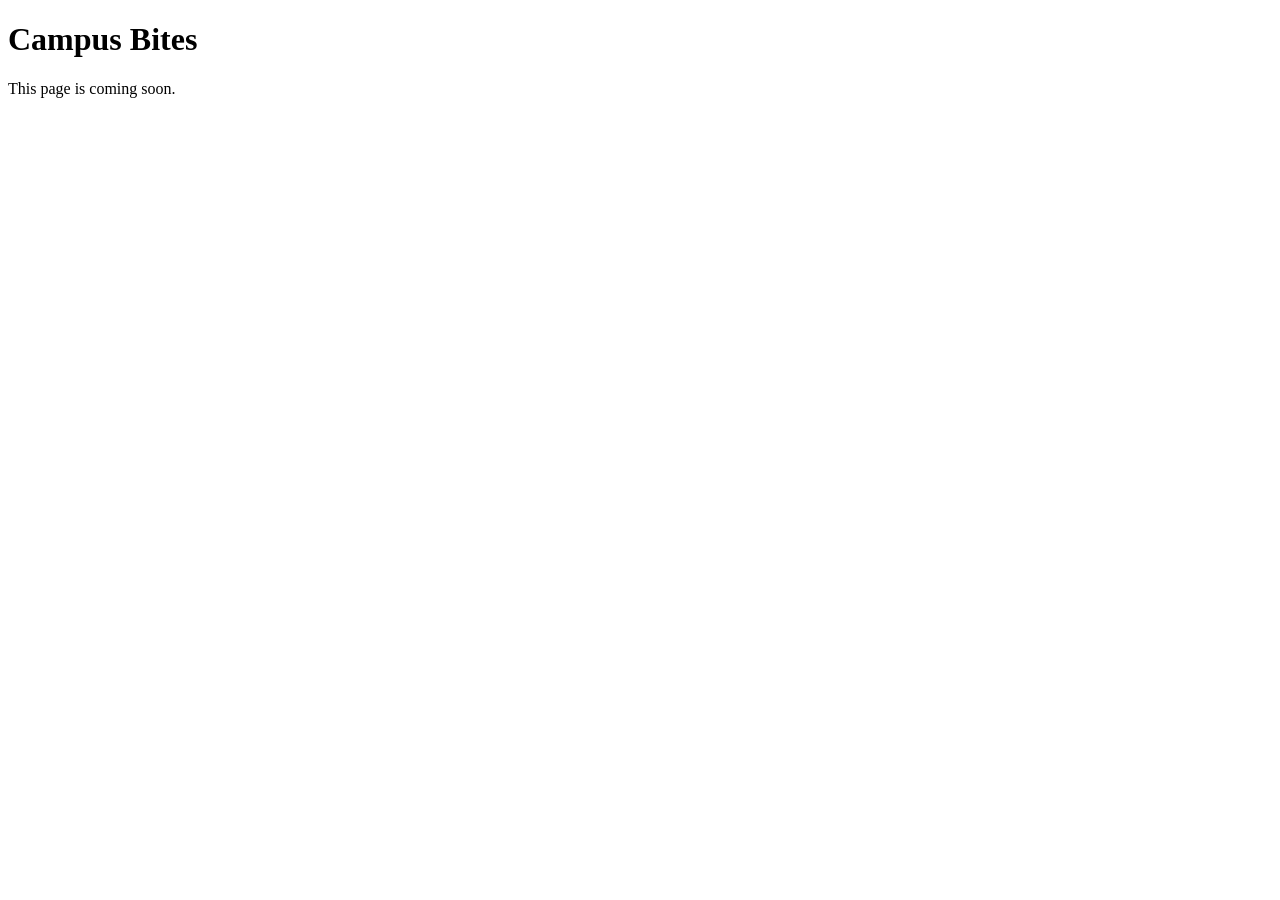
==== src/index.html @ c27893d2 "Add folder structure with placeholder pages and shared stylesheet" ====
<!DOCTYPE html>
<html lang="en">
<head>
  <meta charset="UTF-8">
  <meta name="viewport" content="width=device-width, initial-scale=1.0">
  <title>Campus Bites | Home</title>
  <link rel="stylesheet" href="../styles/style.css">
</head>
<body>
  <h1>Campus Bites</h1>
  <p>This page is coming soon.</p>
</body>
</html>
---- styles/style.css ----
/* ==========================================================
   Campus Bites shared stylesheet
   Every page in src/ links here with ../styles/style.css
   Each block below belongs to one team member. Add your own
   styles inside your block only.

   Shapes: panels and photos 20px, form fields 12px,
   buttons and price tags fully round.
   ========================================================== */
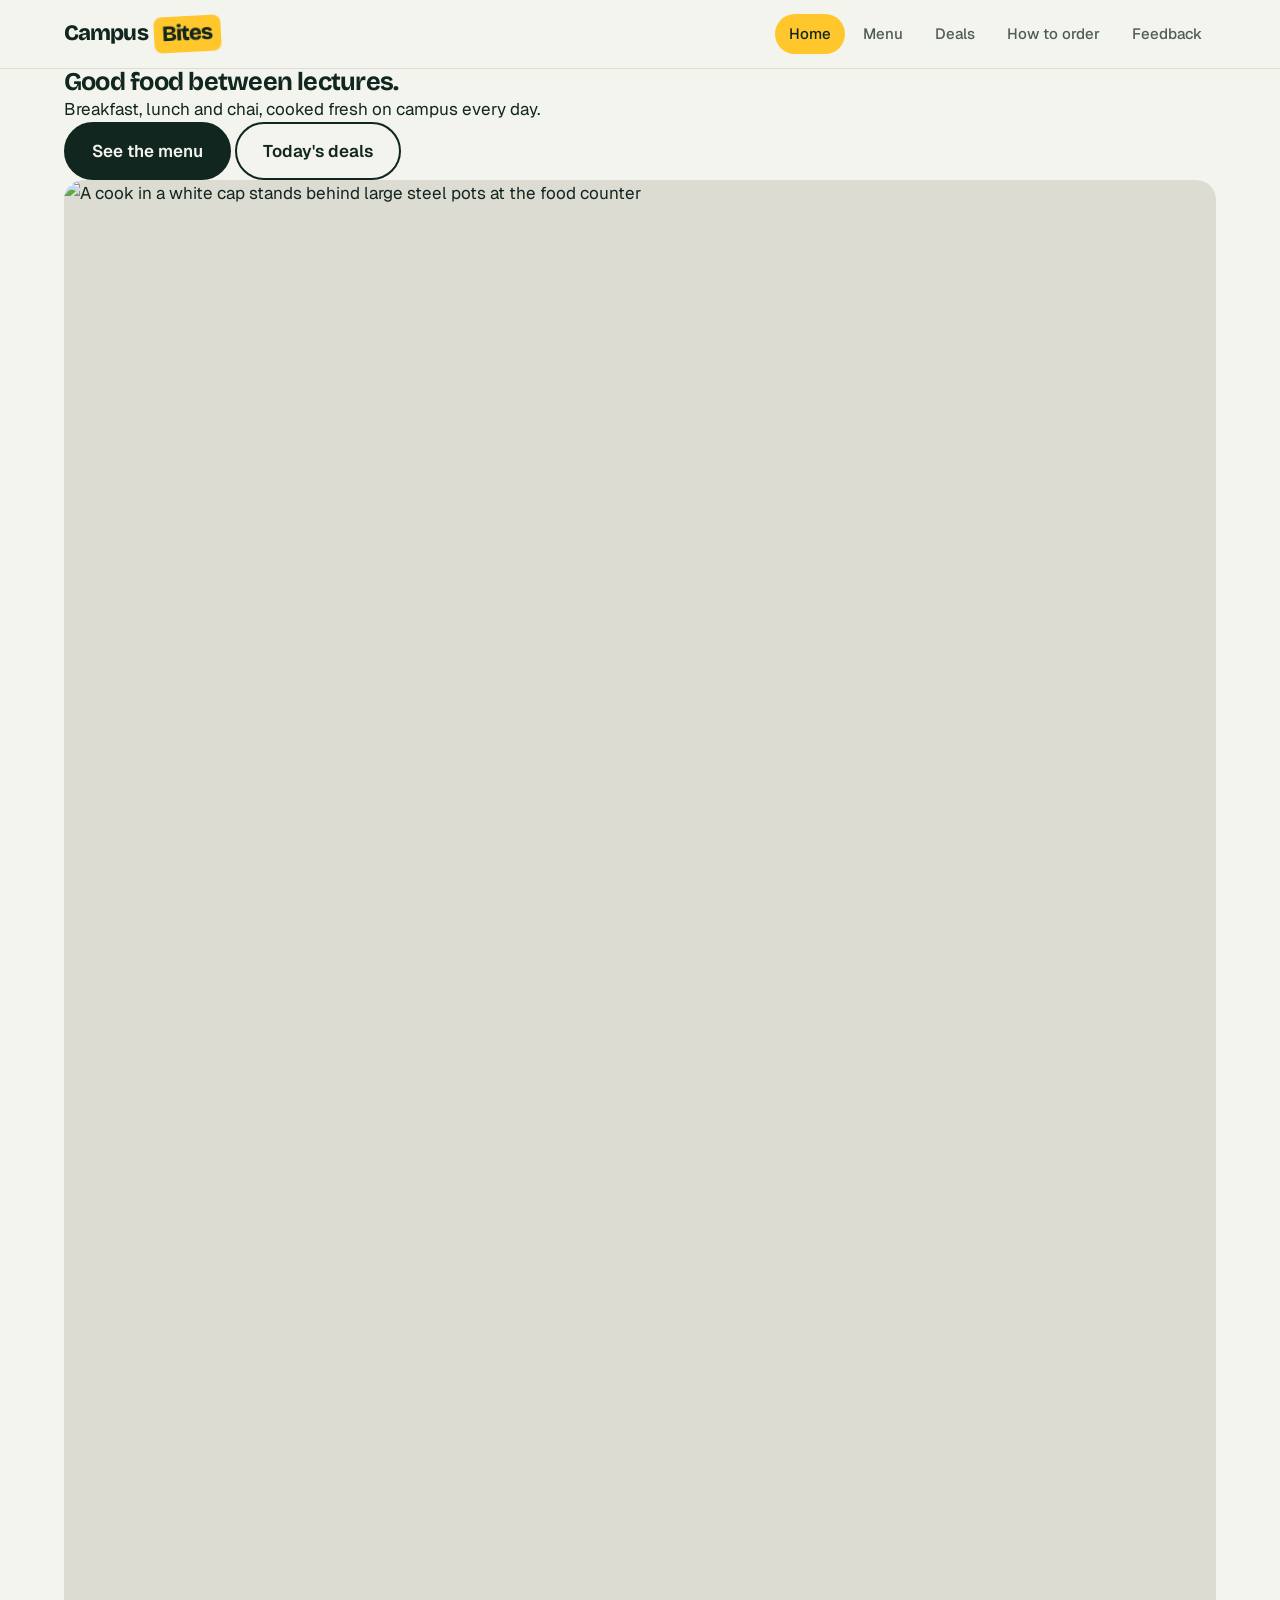
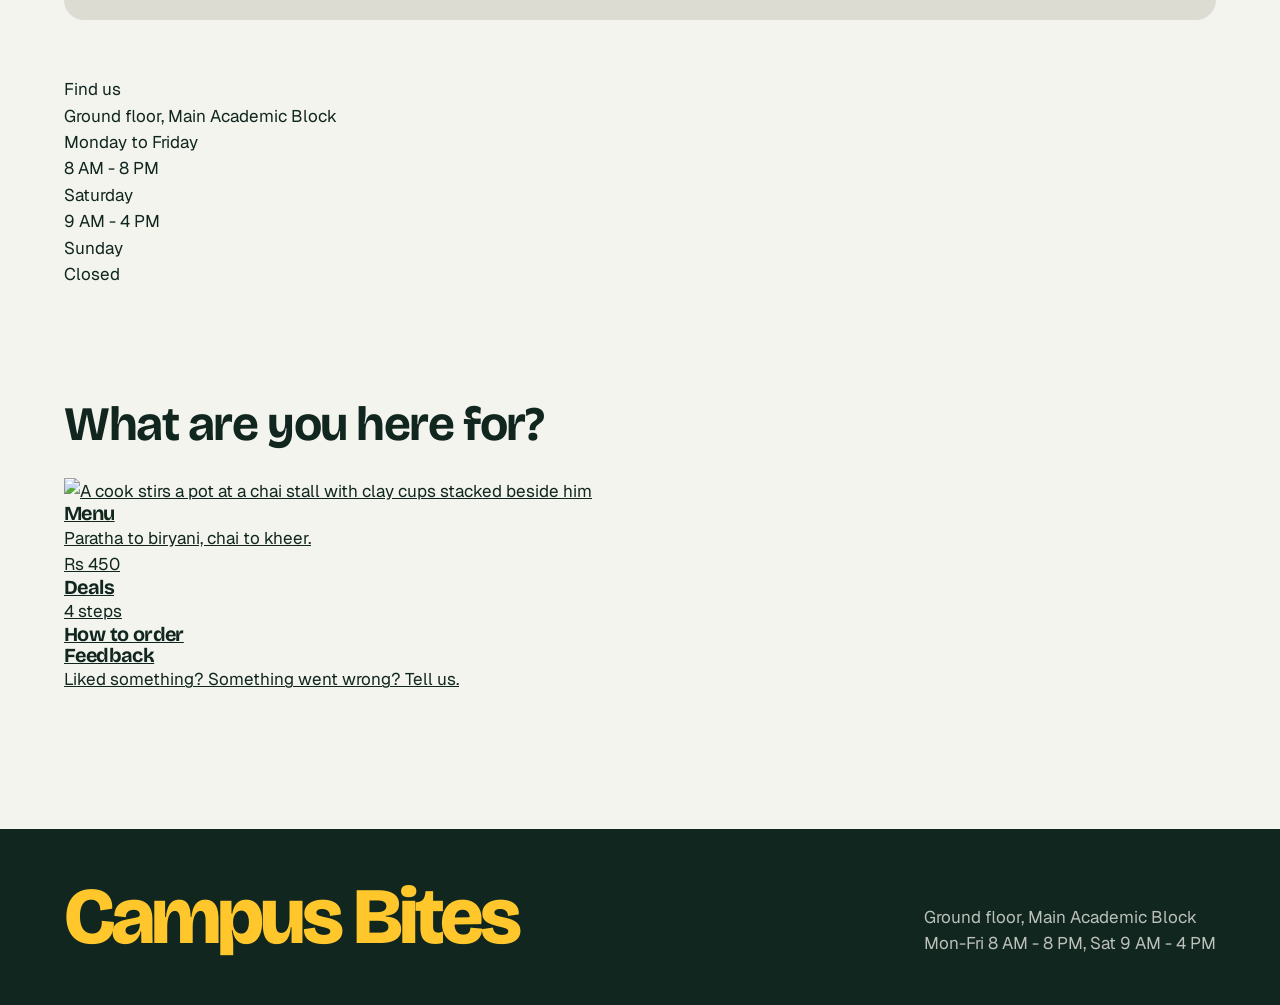
==== commit 4bb22b12: "Build home page with hero, opening hours and page tiles Hero with links to the menu and deals, locat" ====
--- a/src/index.html
+++ b/src/index.html
@@ -4,10 +4,92 @@
   <meta charset="UTF-8">
   <meta name="viewport" content="width=device-width, initial-scale=1.0">
   <title>Campus Bites | Home</title>
+  <meta name="description" content="Campus Bites is the university cafeteria. Find our location, opening hours, menu and deals.">
   <link rel="stylesheet" href="../styles/style.css">
 </head>
 <body>
-  <h1>Campus Bites</h1>
-  <p>This page is coming soon.</p>
+  <header class="site-header">
+    <div class="container">
+      <a class="brand" href="index.html">Campus <span>Bites</span></a>
+      <nav class="nav" aria-label="Main">
+        <ul>
+          <li><a href="index.html" aria-current="page">Home</a></li>
+          <li><a href="menu.html">Menu</a></li>
+          <li><a href="deals.html">Deals</a></li>
+          <li><a href="order.html">How to order</a></li>
+          <li><a href="feedback.html">Feedback</a></li>
+        </ul>
+      </nav>
+    </div>
+  </header>
+
+  <main>
+    <section class="hero container">
+      <div class="hero-panel">
+        <div>
+          <h1>Good food between lectures.</h1>
+          <p>Breakfast, lunch and chai, cooked fresh on campus every day.</p>
+        </div>
+        <div class="hero-actions">
+          <a class="button" href="menu.html">See the menu</a>
+          <a class="button button--ghost" href="deals.html">Today's deals</a>
+        </div>
+      </div>
+      <figure class="photo">
+        <img src="https://images.unsplash.com/photo-1769805589566-47a4e0b10c5c?w=1200&q=80&auto=format&fit=crop" alt="A cook in a white cap stands behind large steel pots at the food counter" width="1200" height="1500">
+      </figure>
+    </section>
+
+    <section class="section container">
+      <dl class="hours-strip">
+        <div>
+          <dt>Find us</dt>
+          <dd>Ground floor, Main Academic Block</dd>
+        </div>
+        <div>
+          <dt>Monday to Friday</dt>
+          <dd>8 AM - 8 PM</dd>
+        </div>
+        <div>
+          <dt>Saturday</dt>
+          <dd>9 AM - 4 PM</dd>
+        </div>
+        <div>
+          <dt>Sunday</dt>
+          <dd>Closed</dd>
+        </div>
+      </dl>
+    </section>
+
+    <section class="section container">
+      <h2 class="section-title">What are you here for?</h2>
+      <div class="explore">
+        <a class="tile tile--photo" href="menu.html">
+          <img src="https://images.unsplash.com/photo-1792318970237-3011e0381213?w=1200&q=80&auto=format&fit=crop" alt="A cook stirs a pot at a chai stall with clay cups stacked beside him" loading="lazy">
+          <h3>Menu</h3>
+          <p>Paratha to biryani, chai to kheer.</p>
+        </a>
+        <a class="tile tile--yellow" href="deals.html">
+          <span class="tile-big">Rs 450</span>
+          <h3>Deals</h3>
+        </a>
+        <a class="tile tile--green" href="order.html">
+          <span class="tile-big">4 steps</span>
+          <h3>How to order</h3>
+        </a>
+        <a class="tile tile--plain" href="feedback.html">
+          <h3>Feedback</h3>
+          <p>Liked something? Something went wrong? Tell us.</p>
+        </a>
+      </div>
+    </section>
+  </main>
+
+  <footer class="site-footer">
+    <div class="container">
+      <p class="footer-brand">Campus Bites</p>
+      <p>Ground floor, Main Academic Block<br>Mon-Fri 8 AM - 8 PM, Sat 9 AM - 4 PM</p>
+    </div>
+  </footer>
 </body>
 </html>
--- a/styles/style.css
+++ b/styles/style.css
@@ -7,3 +7,339 @@
    Shapes: panels and photos 20px, form fields 12px,
    buttons and price tags fully round.
    ========================================================== */
+
+   @import url("https://fonts.googleapis.com/css2?family=Bricolage+Grotesque:opsz,wght@12..96,500..800&family=Geist:wght@400;500;600&family=Geist+Mono:wght@500&display=swap");
+
+
+   /* ---------- Base and shared layout (Team Lead) ---------- */
+
+   :root {
+     --bg: #f4f4ef;
+     --surface: #ffffff;
+     --ink: #10261e;
+     --muted: #4f5d56;
+     --line: #dcdcd3;
+     --marigold: #ffc72c;
+     --on-marigold: #10261e;
+     --panel: #10261e;
+     --on-panel: #f4f4ef;
+     --radius: 20px;
+     --radius-field: 12px;
+     --max: 1200px;
+     --gutter: 24px;
+     --display: "Bricolage Grotesque", "Geist", system-ui, sans-serif;
+     --font: "Geist", system-ui, -apple-system, "Segoe UI", sans-serif;
+     --mono: "Geist Mono", ui-monospace, "SFMono-Regular", monospace;
+   }
+
+   *,
+   *::before,
+   *::after {
+     box-sizing: border-box;
+   }
+
+   body,
+   h1,
+   h2,
+   h3,
+   p,
+   ul,
+   ol,
+   dl,
+   dd,
+   figure {
+     margin: 0;
+   }
+
+   ul,
+   ol {
+     padding: 0;
+     list-style: none;
+   }
+
+   body {
+     font-family: var(--font);
+     font-size: 1.0625rem;
+     line-height: 1.55;
+     color: var(--ink);
+     background: var(--bg);
+     -webkit-font-smoothing: antialiased;
+   }
+
+   h1,
+   h2,
+   h3 {
+     font-family: var(--display);
+     font-weight: 700;
+     letter-spacing: -0.03em;
+     line-height: 1.05;
+   }
+
+   a {
+     color: inherit;
+   }
+
+   img {
+     display: block;
+     max-width: 100%;
+   }
+
+   ::selection {
+     background: var(--marigold);
+     color: var(--on-marigold);
+   }
+
+   :focus-visible {
+     outline: 3px solid var(--marigold);
+     outline-offset: 3px;
+   }
+
+   .container {
+     width: 100%;
+     max-width: var(--max);
+     margin-inline: auto;
+     padding-inline: var(--gutter);
+   }
+
+   /* Header and navigation */
+   .site-header {
+     position: sticky;
+     top: 0;
+     z-index: 10;
+     background: color-mix(in srgb, var(--bg) 85%, transparent);
+     -webkit-backdrop-filter: blur(16px) saturate(160%);
+     backdrop-filter: blur(16px) saturate(160%);
+     border-bottom: 1px solid var(--line);
+   }
+
+   .site-header .container {
+     display: flex;
+     align-items: center;
+     justify-content: space-between;
+     gap: 24px;
+     min-height: 68px;
+   }
+
+   .brand {
+     font-family: var(--display);
+     font-size: 1.375rem;
+     font-weight: 800;
+     letter-spacing: -0.04em;
+     text-decoration: none;
+   }
+
+   .brand span {
+     display: inline-block;
+     margin-left: 2px;
+     padding: 0 8px 2px;
+     border-radius: 8px;
+     background: var(--marigold);
+     color: var(--on-marigold);
+     transform: rotate(-3deg);
+   }
+
+   .nav ul {
+     display: flex;
+     align-items: center;
+     gap: 4px;
+   }
+
+   .nav a {
+     display: block;
+     padding: 8px 14px;
+     border-radius: 999px;
+     color: var(--muted);
+     font-size: 0.9375rem;
+     font-weight: 500;
+     text-decoration: none;
+     white-space: nowrap;
+     transition: color 0.2s, background-color 0.2s;
+   }
+
+   .nav a:hover {
+     color: var(--ink);
+     background: var(--line);
+   }
+
+   .nav a[aria-current="page"] {
+     background: var(--marigold);
+     color: var(--on-marigold);
+   }
+
+   /* Top of every inner page */
+   .page-intro {
+     padding-block: 80px 48px;
+   }
+
+   .page-intro h1 {
+     font-size: clamp(3rem, 8vw, 6.5rem);
+     font-weight: 800;
+     letter-spacing: -0.05em;
+     line-height: 0.95;
+   }
+
+   .page-intro p {
+     max-width: 40ch;
+     margin-top: 20px;
+     color: var(--muted);
+     font-size: 1.25rem;
+   }
+
+   .section {
+     padding-block: 56px;
+   }
+
+   .section-title {
+     margin-bottom: 28px;
+     font-size: clamp(2rem, 4vw, 3rem);
+   }
+
+   /* Shared photo frame */
+   .photo {
+     overflow: hidden;
+     border-radius: var(--radius);
+     background: var(--line);
+   }
+
+   .photo img {
+     width: 100%;
+     height: 100%;
+     object-fit: cover;
+   }
+
+   /* Price tag: marigold pill used on every page */
+   .price {
+     display: inline-block;
+     padding: 2px 10px;
+     border-radius: 999px;
+     background: var(--marigold);
+     color: var(--on-marigold);
+     font-family: var(--mono);
+     font-size: 0.875rem;
+     font-weight: 500;
+     font-variant-numeric: tabular-nums;
+     white-space: nowrap;
+   }
+
+   /* Buttons */
+   .button {
+     display: inline-flex;
+     align-items: center;
+     padding: 14px 26px;
+     border: 2px solid var(--ink);
+     border-radius: 999px;
+     background: var(--ink);
+     color: var(--bg);
+     font: inherit;
+     font-weight: 600;
+     text-decoration: none;
+     cursor: pointer;
+     transition: transform 0.15s ease-out, box-shadow 0.2s, background-color 0.2s;
+   }
+
+   /* Hover lifts a button but keeps its fill, so primary and
+      secondary never swap looks */
+   .button:hover {
+     transform: translateY(-2px);
+     box-shadow: 0 6px 16px -6px rgb(16 38 30 / 0.45);
+   }
+
+   .button:active {
+     transform: scale(0.97);
+     box-shadow: none;
+   }
+
+   .button--ghost {
+     background: transparent;
+     color: var(--ink);
+   }
+
+   .button--ghost:hover {
+     background: color-mix(in srgb, var(--ink) 10%, transparent);
+     box-shadow: none;
+   }
+
+   /* Footer */
+   .site-footer {
+     margin-top: 80px;
+     padding-block: 48px;
+     background: var(--panel);
+     color: var(--on-panel);
+   }
+
+   .site-footer .container {
+     display: flex;
+     flex-wrap: wrap;
+     justify-content: space-between;
+     align-items: flex-end;
+     gap: 16px 32px;
+   }
+
+   .footer-brand {
+     font-family: var(--display);
+     font-size: clamp(2.5rem, 7vw, 5rem);
+     font-weight: 800;
+     letter-spacing: -0.05em;
+     line-height: 1;
+     color: var(--marigold);
+   }
+
+   .site-footer p:last-child {
+     opacity: 0.75;
+   }
+
+   /* Headings rise in on load, only if the visitor allows motion */
+   @media (prefers-reduced-motion: no-preference) {
+     .page-intro > *,
+     .hero > * {
+       animation: rise 0.7s cubic-bezier(0.16, 1, 0.3, 1) both;
+     }
+
+     .page-intro > :nth-child(2),
+     .hero > :nth-child(2) {
+       animation-delay: 0.1s;
+     }
+
+     @keyframes rise {
+       from {
+         opacity: 0;
+         transform: translateY(20px);
+       }
+     }
+   }
+
+   @media (max-width: 760px) {
+     :root {
+       --gutter: 16px;
+     }
+
+     .site-header {
+       position: static;
+     }
+
+     .site-header .container {
+       flex-direction: column;
+       align-items: flex-start;
+       gap: 10px;
+       padding-block: 14px;
+     }
+
+     .nav {
+       width: 100%;
+       overflow-x: auto;
+     }
+
+     .nav a {
+       padding: 6px 12px;
+     }
+
+     .page-intro {
+       padding-block: 48px 32px;
+     }
+
+     .section {
+       padding-block: 40px;
+     }
+   }
+
+   /* ---------- End of base and shared layout ---------- */
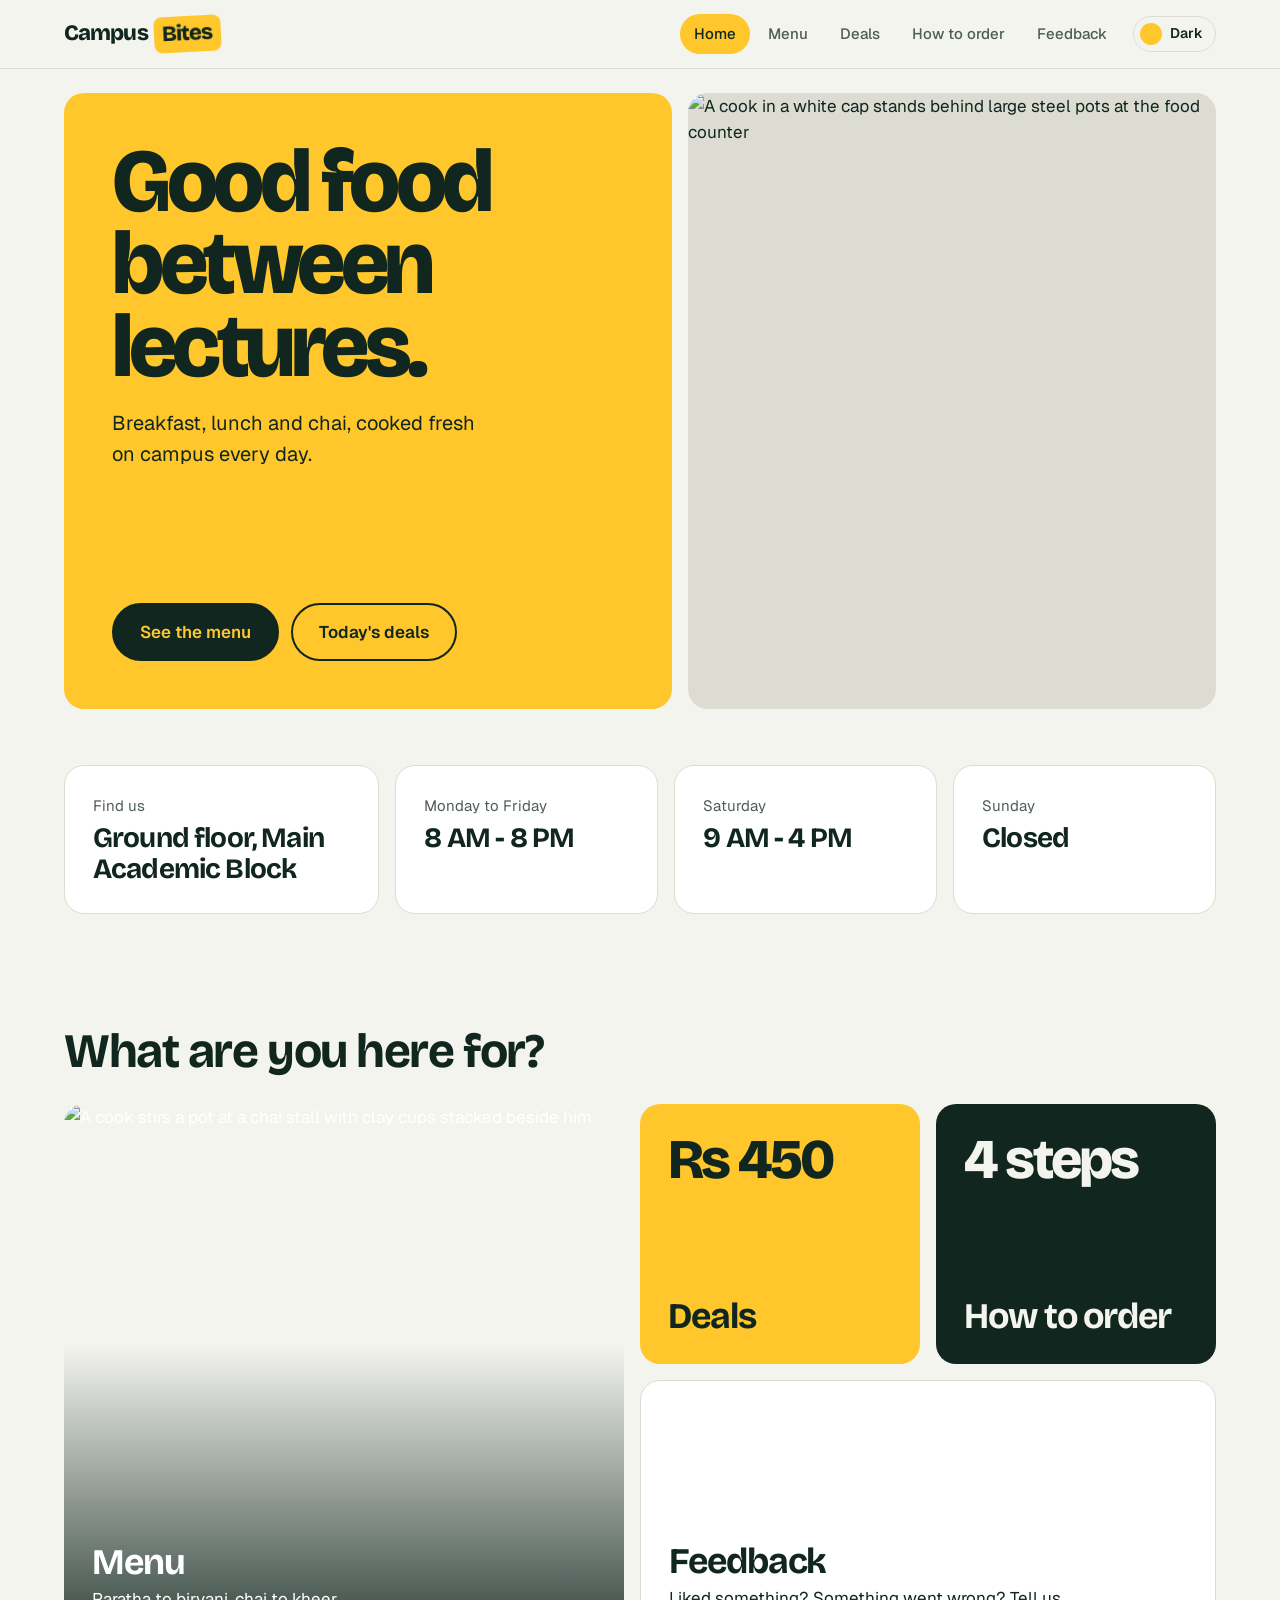
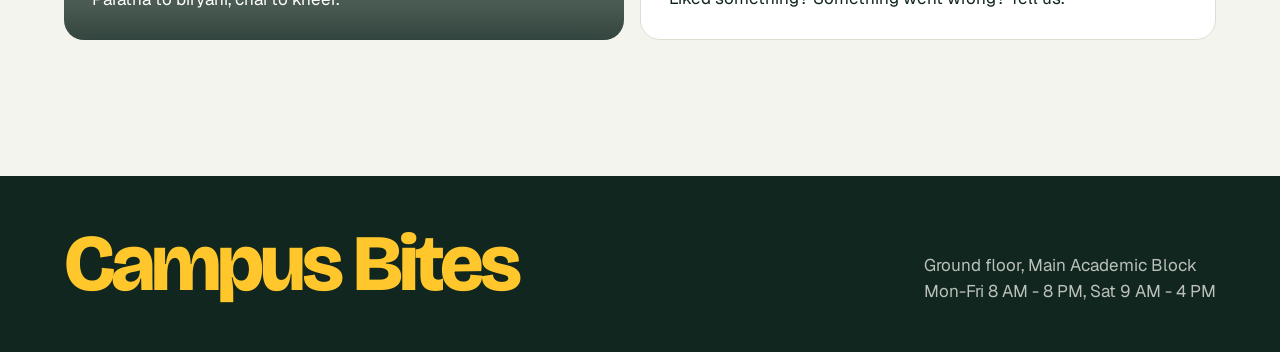
==== commit 93cded49: "Add theme switch to home page and remember the choice A short script saves the choice in localStorag" ====
--- a/src/index.html
+++ b/src/index.html
@@ -18,10 +18,26 @@
           <li><a href="deals.html">Deals</a></li>
           <li><a href="order.html">How to order</a></li>
           <li><a href="feedback.html">Feedback</a></li>
+          <li>
+            <label class="theme-toggle" for="theme-switch">
+              <input type="checkbox" id="theme-switch" aria-label="Dark theme">
+              <span class="theme-toggle-knob" aria-hidden="true"></span>
+              <span class="theme-toggle-label"></span>
+            </label>
+          </li>
         </ul>
       </nav>
     </div>
   </header>
+
+  <script>
+    // Remember the light or dark choice between pages
+    const themeSwitch = document.getElementById("theme-switch");
+    themeSwitch.checked = localStorage.getItem("theme") === "dark";
+    themeSwitch.addEventListener("change", function () {
+      localStorage.setItem("theme", themeSwitch.checked ? "dark" : "light");
+    });
+  </script>
 
   <main>
     <section class="hero container">
--- a/styles/style.css
+++ b/styles/style.css
@@ -7,6 +7,7 @@
    Shapes: panels and photos 20px, form fields 12px,
    buttons and price tags fully round.
    ========================================================== */
+
 
    @import url("https://fonts.googleapis.com/css2?family=Bricolage+Grotesque:opsz,wght@12..96,500..800&family=Geist:wght@400;500;600&family=Geist+Mono:wght@500&display=swap");
 
@@ -343,3 +344,766 @@
    }
 
    /* ---------- End of base and shared layout ---------- */
+
+
+   /* ---------- Home page (Team Lead) ---------- */
+
+   .hero {
+     display: grid;
+     grid-template-columns: 1.15fr 1fr;
+     gap: 16px;
+     height: clamp(480px, calc(100dvh - 120px), 640px);
+     padding-block: 24px 0;
+   }
+
+   .hero-panel {
+     display: flex;
+     flex-direction: column;
+     justify-content: space-between;
+     gap: 40px;
+     padding: 48px;
+     border-radius: var(--radius);
+     background: var(--marigold);
+     color: var(--on-marigold);
+   }
+
+   .hero-panel ::selection {
+     background: var(--on-marigold);
+     color: var(--marigold);
+   }
+
+   .hero h1 {
+     font-size: clamp(3rem, 7vw, 6rem);
+     font-weight: 800;
+     letter-spacing: -0.05em;
+     line-height: 0.92;
+   }
+
+   .hero p {
+     max-width: 30ch;
+     margin-top: 20px;
+     font-size: 1.25rem;
+   }
+
+   .hero-actions {
+     display: flex;
+     flex-wrap: wrap;
+     gap: 12px;
+   }
+
+   .hero-panel .button {
+     border-color: var(--on-marigold);
+     background: var(--on-marigold);
+     color: var(--marigold);
+   }
+
+   .hero-panel .button--ghost {
+     background: transparent;
+     color: var(--on-marigold);
+   }
+
+   .hero-panel .button--ghost:hover {
+     background: rgb(16 38 30 / 0.1);
+   }
+
+   .hero .photo {
+     min-height: 0;
+   }
+
+   .hours-strip {
+     display: grid;
+     grid-template-columns: 1.2fr 1fr 1fr 1fr;
+     gap: 16px;
+   }
+
+   .hours-strip > div {
+     padding: 28px;
+     border-radius: var(--radius);
+     background: var(--surface);
+     border: 1px solid var(--line);
+   }
+
+   .hours-strip dt {
+     color: var(--muted);
+     font-size: 0.9375rem;
+   }
+
+   .hours-strip dd {
+     margin-top: 6px;
+     font-family: var(--display);
+     font-size: 1.75rem;
+     font-weight: 700;
+     letter-spacing: -0.03em;
+     line-height: 1.1;
+   }
+
+   .explore {
+     display: grid;
+     grid-template-columns: 2fr 1fr 1fr;
+     grid-template-rows: 260px 260px;
+     gap: 16px;
+   }
+
+   .tile {
+     position: relative;
+     display: flex;
+     flex-direction: column;
+     justify-content: flex-end;
+     padding: 28px;
+     overflow: hidden;
+     border-radius: var(--radius);
+     text-decoration: none;
+     transition: transform 0.25s cubic-bezier(0.16, 1, 0.3, 1);
+   }
+
+   .tile:hover {
+     transform: translateY(-4px);
+   }
+
+   .tile h3 {
+     font-size: 2.25rem;
+   }
+
+   .tile p {
+     margin-top: 4px;
+   }
+
+   .tile--photo {
+     grid-row: span 2;
+     color: #ffffff;
+   }
+
+   .tile--photo img {
+     position: absolute;
+     inset: 0;
+     width: 100%;
+     height: 100%;
+     object-fit: cover;
+     z-index: -1;
+   }
+
+   .tile--photo::before {
+     content: "";
+     position: absolute;
+     inset: 0;
+     z-index: -1;
+     background: linear-gradient(to top, rgb(16 38 30 / 0.85), rgb(16 38 30 / 0) 55%);
+   }
+
+   .tile--photo {
+     isolation: isolate;
+   }
+
+   .tile--yellow {
+     background: var(--marigold);
+     color: var(--on-marigold);
+   }
+
+   .tile--green {
+     background: var(--panel);
+     color: var(--on-panel);
+   }
+
+   .tile--plain {
+     grid-column: span 2;
+     border: 1px solid var(--line);
+     background: var(--surface);
+   }
+
+   .tile-big {
+     font-family: var(--display);
+     font-size: 3.5rem;
+     font-weight: 800;
+     letter-spacing: -0.05em;
+     line-height: 1;
+     margin-bottom: auto;
+   }
+
+   @media (max-width: 900px) {
+     .hero {
+       grid-template-columns: 1fr;
+       height: auto;
+     }
+
+     .hero-panel {
+       padding: 32px 24px;
+     }
+
+     .hero .photo {
+       min-height: 0;
+       aspect-ratio: 4 / 3;
+     }
+
+     .hours-strip {
+       grid-template-columns: 1fr 1fr;
+     }
+
+     .explore {
+       grid-template-columns: 1fr 1fr;
+       grid-template-rows: 320px 220px 220px;
+     }
+
+     .tile--photo {
+       grid-column: span 2;
+       grid-row: auto;
+     }
+   }
+
+   @media (max-width: 520px) {
+     .hours-strip,
+     .explore {
+       grid-template-columns: 1fr;
+       grid-template-rows: none;
+     }
+
+     .tile--photo,
+     .tile--plain {
+       grid-column: auto;
+     }
+
+     .tile {
+       min-height: 200px;
+     }
+
+     .tile--photo {
+       min-height: 300px;
+     }
+   }
+
+
+
+/* ---------- Feedback and contact page (Member 4) ---------- */
+
+.contact-layout {
+  display: grid;
+  grid-template-columns: 1fr 1.2fr;
+  gap: 16px;
+  align-items: start;
+}
+
+.contact-list div {
+  padding-block: 20px;
+}
+
+.contact-list div + div {
+  border-top: 1px solid var(--line);
+}
+
+.contact-list dt {
+  color: var(--muted);
+  font-size: 0.9375rem;
+}
+
+.contact-list dd {
+  margin-top: 4px;
+  font-family: var(--display);
+  font-size: clamp(1.375rem, 2.5vw, 1.875rem);
+  font-weight: 700;
+  letter-spacing: -0.03em;
+  line-height: 1.2;
+}
+
+.contact-list a {
+  text-decoration-color: var(--marigold);
+  text-decoration-thickness: 3px;
+  text-underline-offset: 6px;
+}
+
+.feedback-form {
+  display: grid;
+  gap: 20px;
+  padding: 40px;
+  border-radius: var(--radius);
+  background: var(--marigold);
+  color: var(--on-marigold);
+}
+
+.feedback-form ::selection {
+  background: var(--on-marigold);
+  color: var(--marigold);
+}
+
+.feedback-form h2 {
+  font-size: 2.25rem;
+}
+
+.field {
+  display: grid;
+  gap: 8px;
+}
+
+.field label {
+  font-size: 0.9375rem;
+  font-weight: 600;
+}
+
+.field input,
+.field textarea {
+  width: 100%;
+  padding: 13px 14px;
+  border: 2px solid transparent;
+  border-radius: var(--radius-field);
+  background: #fffdf6;
+  color: #10261e;
+  font: inherit;
+  transition: border-color 0.2s;
+}
+
+.field input:focus,
+.field textarea:focus {
+  border-color: #10261e;
+  outline: none;
+}
+
+.field textarea {
+  min-height: 140px;
+  resize: vertical;
+}
+
+.feedback-form .button {
+  justify-self: start;
+  border-color: #10261e;
+  background: #10261e;
+  color: var(--marigold);
+}
+
+@media (max-width: 860px) {
+  .contact-layout {
+    grid-template-columns: 1fr;
+    gap: 32px;
+  }
+
+  .feedback-form {
+    padding: 28px 24px;
+  }
+}
+
+/* ---------- End of feedback and contact page ---------- */
+
+
+   /* ---------- End of home page ---------- */
+
+
+
+/* ---------- Deals page (Member 2) ---------- */
+
+.special {
+  display: grid;
+  grid-template-columns: 1fr 1fr;
+  gap: 16px;
+  height: clamp(400px, 62dvh, 520px);
+}
+
+.special-panel {
+  display: flex;
+  flex-direction: column;
+  padding: 44px;
+  border-radius: var(--radius);
+  background: var(--marigold);
+  color: var(--on-marigold);
+}
+
+.special-panel ::selection {
+  background: var(--on-marigold);
+  color: var(--marigold);
+}
+
+.special-label {
+  font-weight: 600;
+}
+
+.special-panel h2 {
+  margin-top: 12px;
+  font-size: clamp(2.25rem, 4.5vw, 3.75rem);
+  font-weight: 800;
+}
+
+.special-includes {
+  margin-top: 16px;
+  font-size: 1.125rem;
+}
+
+.special-bottom {
+  display: flex;
+  justify-content: space-between;
+  align-items: flex-end;
+  gap: 16px;
+  margin-top: auto;
+  padding-top: 40px;
+}
+
+.special-price {
+  font-family: var(--display);
+  font-size: clamp(3.5rem, 7vw, 5.5rem);
+  font-weight: 800;
+  letter-spacing: -0.05em;
+  line-height: 0.9;
+}
+
+.special-time {
+  max-width: 16ch;
+  text-align: right;
+  font-size: 0.9375rem;
+}
+
+.combo-grid {
+  display: grid;
+  grid-template-columns: repeat(4, 1fr);
+  gap: 16px;
+}
+
+.combo {
+  position: relative;
+  display: flex;
+  flex-direction: column;
+  min-height: 300px;
+  padding: 28px;
+  border: 1px solid var(--line);
+  border-radius: var(--radius);
+  background: var(--surface);
+}
+
+.combo:nth-child(2) {
+  background: var(--panel);
+  border-color: var(--panel);
+  color: var(--on-panel);
+}
+
+.combo h3 {
+  font-size: 1.625rem;
+}
+
+.combo h3 + p {
+  margin-top: 10px;
+  opacity: 0.8;
+}
+
+.combo-sticker {
+  display: flex;
+  flex-direction: column;
+  align-items: center;
+  justify-content: center;
+  gap: 2px;
+  width: 112px;
+  height: 112px;
+  margin-top: auto;
+  border-radius: 50%;
+  background: var(--marigold);
+  color: var(--on-marigold);
+  font-family: var(--display);
+  font-size: 1.625rem;
+  font-weight: 800;
+  letter-spacing: -0.04em;
+  line-height: 1;
+  text-align: center;
+  outline: 2px dashed var(--on-marigold);
+  outline-offset: -8px;
+  transform: rotate(-8deg);
+  transition: transform 0.3s cubic-bezier(0.16, 1, 0.3, 1);
+}
+
+.combo:hover .combo-sticker {
+  transform: rotate(0deg) scale(1.05);
+}
+
+.combo-sticker small {
+  font-family: var(--font);
+  font-size: 0.6875rem;
+  font-weight: 700;
+  letter-spacing: 0.02em;
+  text-transform: uppercase;
+}
+
+@media (max-width: 1000px) {
+  .combo-grid {
+    grid-template-columns: 1fr 1fr;
+  }
+}
+
+@media (max-width: 760px) {
+  .special,
+  .combo-grid {
+    grid-template-columns: 1fr;
+  }
+
+  .special {
+    height: auto;
+  }
+
+  .special .photo {
+    aspect-ratio: 4 / 3;
+  }
+
+  .special-panel {
+    padding: 28px 24px;
+  }
+
+  .combo {
+    min-height: 0;
+  }
+
+  .combo-sticker {
+    margin-top: 24px;
+  }
+}
+
+/* ---------- End of deals page ---------- */
+
+
+
+/* ---------- Menu page (Member 1) ---------- */
+
+.menu-grid {
+  display: grid;
+  grid-template-columns: 1fr 1fr;
+  gap: 16px;
+}
+
+.menu-category {
+  padding: 16px 16px 28px;
+  border: 1px solid var(--line);
+  border-radius: var(--radius);
+  background: var(--surface);
+}
+
+.menu-category .photo {
+  aspect-ratio: 16 / 10;
+  border-radius: 12px;
+}
+
+.menu-head {
+  display: flex;
+  justify-content: space-between;
+  align-items: baseline;
+  gap: 16px;
+  margin: 24px 12px 12px;
+}
+
+.menu-head h2 {
+  font-size: 2rem;
+}
+
+.menu-time {
+  color: var(--muted);
+  font-size: 0.875rem;
+  white-space: nowrap;
+}
+
+.menu-list li {
+  display: flex;
+  justify-content: space-between;
+  align-items: center;
+  gap: 16px;
+  padding: 10px 12px;
+  border-radius: 10px;
+  font-weight: 500;
+  transition: background-color 0.15s;
+}
+
+.menu-list li:hover {
+  background: var(--bg);
+}
+
+@media (max-width: 800px) {
+  .menu-grid {
+    grid-template-columns: 1fr;
+  }
+
+  .menu-head {
+    flex-direction: column;
+    gap: 4px;
+  }
+}
+
+/* ---------- End of menu page ---------- */
+
+
+/* ---------- How to order page (Member 3) ---------- */
+
+.steps {
+  counter-reset: step;
+  display: grid;
+  grid-template-columns: repeat(4, 1fr);
+  gap: 16px;
+}
+
+.steps li {
+  counter-increment: step;
+  padding: 28px;
+  border-radius: var(--radius);
+  background: var(--surface);
+  border: 1px solid var(--line);
+}
+
+.steps li::before {
+  content: counter(step);
+  display: grid;
+  place-items: center;
+  width: 64px;
+  height: 64px;
+  margin-bottom: 48px;
+  border-radius: 50%;
+  background: var(--marigold);
+  color: var(--on-marigold);
+  font-family: var(--display);
+  font-size: 2rem;
+  font-weight: 800;
+}
+
+.steps h3 {
+  font-size: 1.5rem;
+}
+
+.steps p {
+  margin-top: 8px;
+  color: var(--muted);
+}
+
+.rules {
+  display: grid;
+  grid-template-columns: 1fr 1fr;
+  gap: 16px;
+}
+
+.peak {
+  padding: 40px;
+  border-radius: var(--radius);
+  background: var(--panel);
+  color: var(--on-panel);
+}
+
+.peak h2,
+.pickup h2 {
+  margin-bottom: 24px;
+  font-size: 2rem;
+}
+
+.peak-times div {
+  display: flex;
+  justify-content: space-between;
+  align-items: baseline;
+  gap: 16px;
+  padding-block: 14px;
+}
+
+.peak-times div + div {
+  border-top: 1px solid rgb(244 244 239 / 0.15);
+}
+
+.peak-times dd {
+  color: var(--marigold);
+  font-family: var(--mono);
+}
+
+.pickup {
+  padding: 40px;
+  border: 1px solid var(--line);
+  border-radius: var(--radius);
+  background: var(--surface);
+}
+
+.pickup li {
+  padding-block: 10px;
+  font-size: 1.125rem;
+}
+
+.pickup li + li {
+  border-top: 1px solid var(--line);
+}
+
+@media (max-width: 1000px) {
+  .steps {
+    grid-template-columns: 1fr 1fr;
+  }
+}
+
+@media (max-width: 760px) {
+  .steps,
+  .rules {
+    grid-template-columns: 1fr;
+  }
+
+  .steps li::before {
+    margin-bottom: 24px;
+  }
+
+  .peak,
+  .pickup {
+    padding: 28px 24px;
+  }
+}
+
+/* ---------- End of how to order page ---------- */
+
+
+
+/* ---------- Theme toggle (Team Lead, added after all pages are merged) ---------- */
+
+.theme-toggle {
+  display: inline-flex;
+  align-items: center;
+  gap: 8px;
+  margin-left: 8px;
+  padding: 6px 12px 6px 6px;
+  border: 1px solid var(--line);
+  border-radius: 999px;
+  color: var(--ink);
+  font-size: 0.875rem;
+  font-weight: 600;
+  cursor: pointer;
+  user-select: none;
+}
+
+.theme-toggle input {
+  position: absolute;
+  width: 1px;
+  height: 1px;
+  opacity: 0;
+}
+
+.theme-toggle-knob {
+  width: 22px;
+  height: 22px;
+  border-radius: 50%;
+  background: var(--marigold);
+  box-shadow: inset -6px -2px 0 0 transparent;
+  transition: box-shadow 0.3s, background-color 0.3s;
+}
+
+.theme-toggle-label::after {
+  content: "Dark";
+}
+
+.theme-toggle:has(input:focus-visible) {
+  outline: 3px solid var(--marigold);
+  outline-offset: 2px;
+}
+
+/* Dark theme: switched on by the checkbox in the header */
+:root:has(#theme-switch:checked) {
+  --bg: #0b1813;
+  --surface: #12231c;
+  --ink: #eef0e8;
+  --muted: #a3b0a8;
+  --line: #24382f;
+  --panel: #1a3a2e;
+  --on-panel: #eef0e8;
+  color-scheme: dark;
+}
+
+:root:has(#theme-switch:checked) .theme-toggle-knob {
+  background: var(--ink);
+  box-shadow: inset -7px -3px 0 0 var(--marigold);
+}
+
+:root:has(#theme-switch:checked) .theme-toggle-label::after {
+  content: "Light";
+}
+
+@media (max-width: 760px) {
+  .theme-toggle {
+    margin-left: 0;
+  }
+}
+
+/* ---------- End of theme toggle ---------- */
